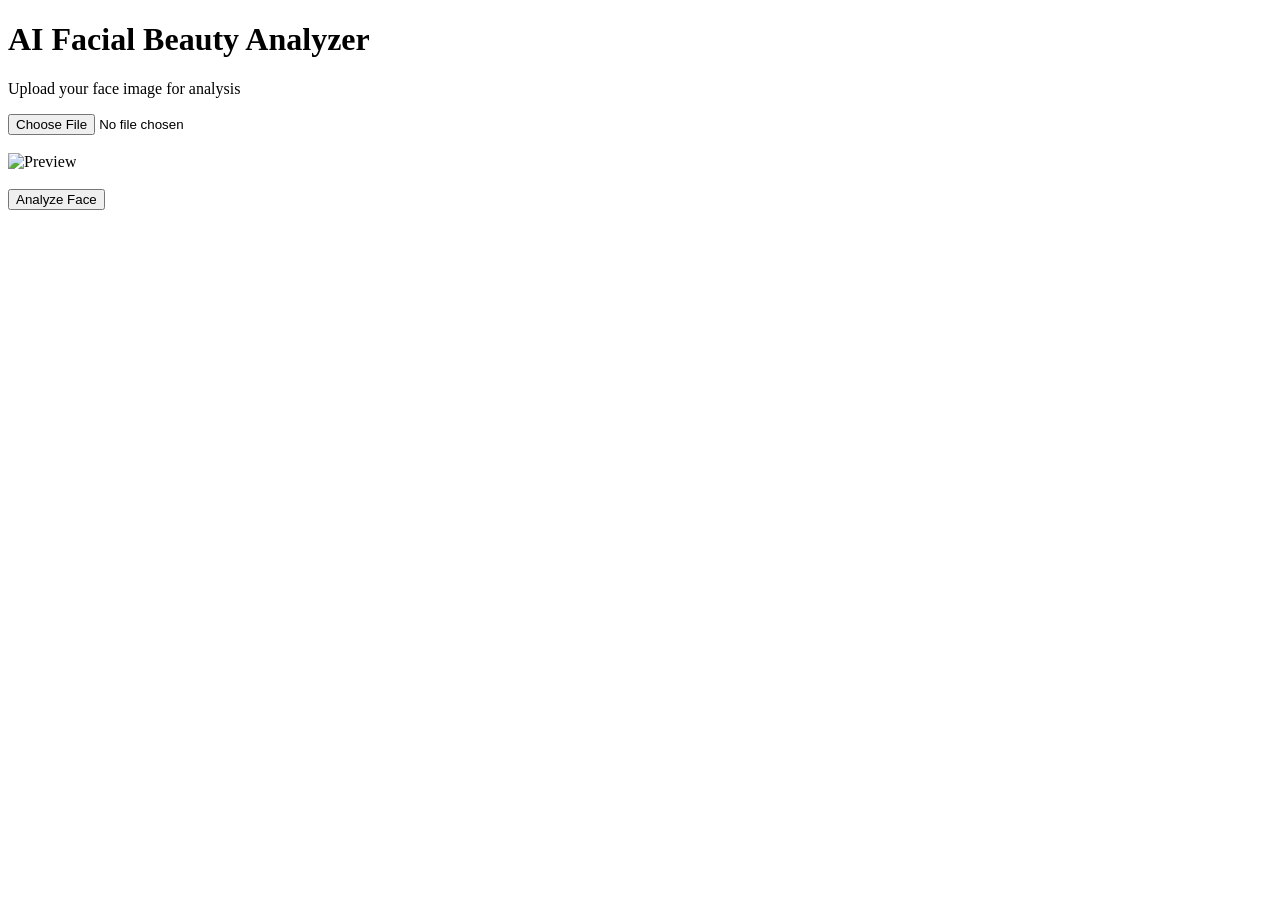
==== frontend/home.html @ 5bd3a6e5 "Improve project documentation" ====
<!DOCTYPE html>
<html lang="en">

<head>

    <meta charset="UTF-8">

    <title>AI Facial Beauty Analyzer</title>

    <link rel="stylesheet" href="css/home.css">

</head>

<body>

    <div class="container">

        <h1>AI Facial Beauty Analyzer</h1>

        <p>Upload your face image for analysis</p>

        <input
            type="file"
            id="imageInput"
            accept="image/*">

        <br><br>

        <img
            id="previewImage"
            src=""
            alt="Preview">

        <br><br>

        <button onclick="analyzeFace()">
            Analyze Face
        </button>

    </div>

    <script src="js/home.js"></script>

</body>

</html>
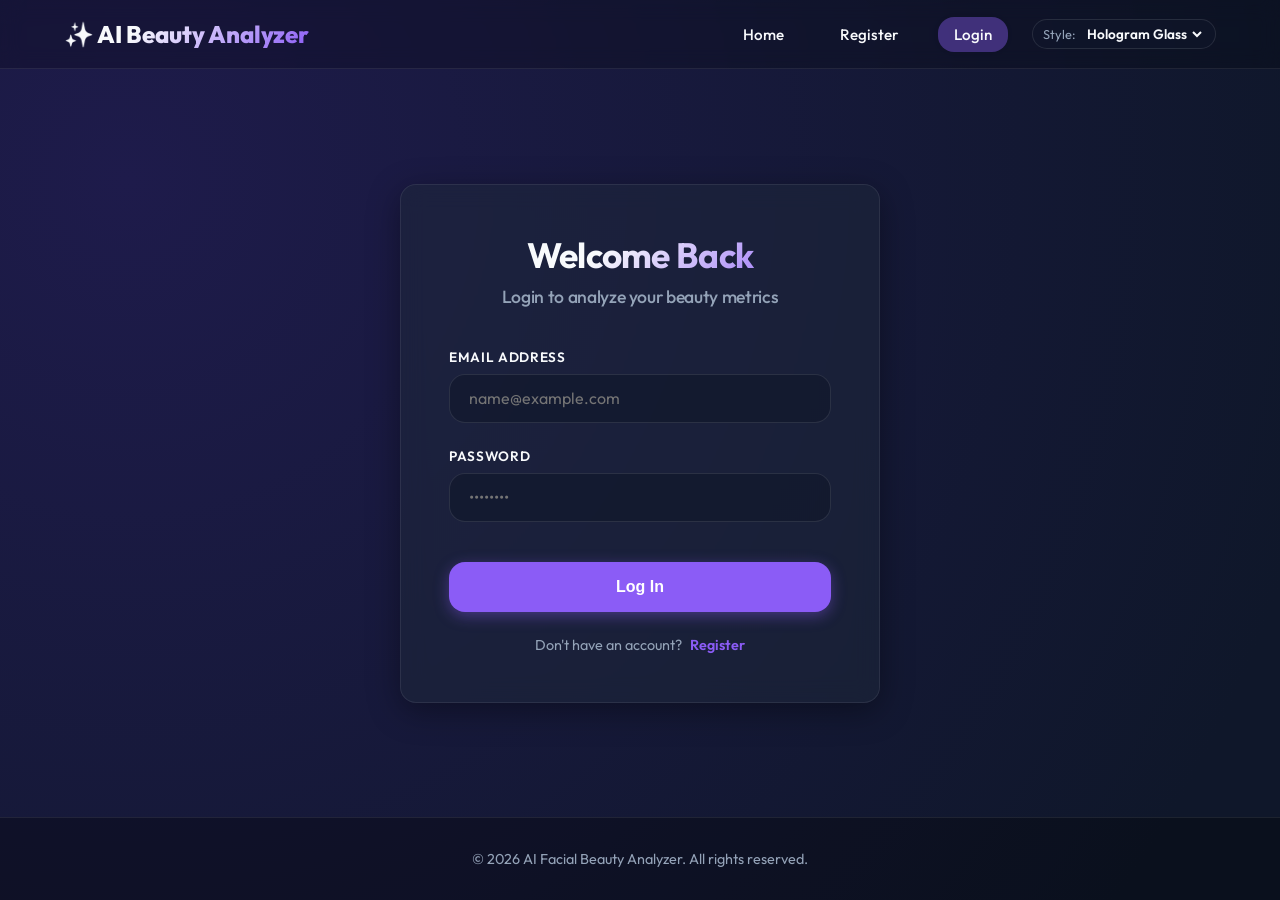
==== commit f797124a: "Enhance Facial Beauty Analyzer: ML model integration, dynamic UI themes, interactive result slider, " ====
--- a/frontend/home.html
+++ b/frontend/home.html
@@ -2,45 +2,78 @@
 <html lang="en">
 
 <head>
-
     <meta charset="UTF-8">
-
-    <title>AI Facial Beauty Analyzer</title>
-
-    <link rel="stylesheet" href="css/home.css">
-
+    <meta name="viewport" content="width=device-width, initial-scale=1.0">
+    <title>Analyze Face - AI Facial Beauty Analyzer</title>
+    <link rel="stylesheet" href="CSS/style.css">
+    <script src="JS/theme.js"></script>
 </head>
 
 <body>
 
-    <div class="container">
+    <!-- Navigation -->
+    <nav>
+        <div class="logo">
+            ✨ AI Beauty Analyzer
+        </div>
+        <ul>
+            <li><a href="index.html">Home</a></li>
+            <li><a href="home.html" class="active">Analyze</a></li>
+            <li><a href="#" onclick="logoutUser()">Logout</a></li>
+            <li>
+                <div class="theme-switch-container">
+                    <span>Style:</span>
+                    <select id="themeSelector" class="theme-dropdown">
+                        <option value="theme-glass">Hologram Glass</option>
+                        <option value="theme-cyberpunk">Cyberpunk Glow</option>
+                        <option value="theme-orchid">Luxury Orchid</option>
+                        <option value="theme-emerald">Emerald Serene</option>
+                    </select>
+                </div>
+            </li>
+        </ul>
+    </nav>
 
-        <h1>AI Facial Beauty Analyzer</h1>
+    <!-- Upload Dashboard -->
+    <div class="dashboard-container">
+        <h1>Facial Analysis</h1>
+        <p class="subtitle">Upload a clear front-facing portrait to analyze proportions and get recommendations</p>
 
-        <p>Upload your face image for analysis</p>
+        <!-- Drag and Drop Upload Zone -->
+        <div class="upload-zone" id="uploadZone" onclick="triggerFileInput()">
+            <div class="upload-icon">📤</div>
+            <h3>Drag &amp; Drop your photo here</h3>
+            <p>Supports JPEG, PNG up to 10MB</p>
+            <span class="btn btn-secondary">Browse File</span>
+            <input type="file" id="imageInput" class="file-input" accept="image/*">
+        </div>
 
-        <input
-            type="file"
-            id="imageInput"
-            accept="image/*">
-
-        <br><br>
-
-        <img
-            id="previewImage"
-            src=""
-            alt="Preview">
-
-        <br><br>
-
-        <button onclick="analyzeFace()">
-            Analyze Face
-        </button>
-
+        <!-- Image Preview Container -->
+        <div class="preview-container" id="previewContainer">
+            <button class="remove-preview-btn" onclick="removePreview(event)">✕</button>
+            <img id="previewImage" class="preview-image" src="" alt="Face Preview">
+            <br><br>
+            <button onclick="analyzeFace()" class="btn btn-primary" style="width: 100%; max-width: 320px; font-size: 1.1rem; padding: 1rem;">
+                Begin Face Analysis ✨
+            </button>
+        </div>
     </div>
 
-    <script src="js/home.js"></script>
+    <!-- Loading Overlay Spinner -->
+    <div class="loading-overlay" id="loadingOverlay">
+        <div class="loading-content">
+            <div class="spinner"></div>
+            <h2>Running AI Analysis...</h2>
+            <p>Detecting facial landmarks, checking symmetry, and generating reports.</p>
+        </div>
+    </div>
 
+    <!-- Footer -->
+    <footer>
+        <p>© 2026 AI Facial Beauty Analyzer. All rights reserved.</p>
+    </footer>
+
+    <script src="JS/home.js?v=1.1"></script>
 </body>
 
 </html>
--- a/frontend/CSS/style.css
+++ b/frontend/CSS/style.css
@@ -0,0 +1,1073 @@
+/* ==========================================================================
+   AI FACIAL BEAUTY ANALYZER - UNIFIED CSS DESIGN SYSTEM
+   ========================================================================== */
+
+@import url('https://fonts.googleapis.com/css2?family=Outfit:wght@300;400;500;600;700;800&family=Playfair+Display:ital,wght@0,400;0,600;1,400&family=Space+Grotesk:wght@400;500;600;700&display=swap');
+
+/* ==========================================================================
+   THEME STYLES (CSS Variables)
+   ========================================================================== */
+
+/* 1. GLASSMORPHISM HOLOGRAM (Default) */
+.theme-glass {
+    --bg-gradient: radial-gradient(circle at 10% 20%, #1e1b4b 0%, #0f172a 90%);
+    --bg-color: #0f172a;
+    --text-color: #f8fafc;
+    --text-muted: #94a3b8;
+    
+    --primary: #8b5cf6;
+    --primary-hover: #7c3aed;
+    --primary-glow: rgba(139, 92, 246, 0.4);
+    --accent: #ec4899;
+    --accent-glow: rgba(236, 72, 153, 0.4);
+    
+    --card-bg: rgba(30, 41, 59, 0.5);
+    --card-border: 1px solid rgba(255, 255, 255, 0.08);
+    --card-blur: blur(12px);
+    --card-shadow: 0 8px 32px 0 rgba(0, 0, 0, 0.37);
+    
+    --input-bg: rgba(15, 23, 42, 0.6);
+    --input-border: 1px solid rgba(255, 255, 255, 0.1);
+    
+    --font-heading: 'Outfit', sans-serif;
+    --font-body: 'Outfit', sans-serif;
+    --border-radius: 16px;
+    --glow-effect: drop-shadow(0 0 8px var(--primary));
+}
+
+/* 2. NEO-GLOW CYBERPUNK */
+.theme-cyberpunk {
+    --bg-gradient: linear-gradient(135deg, #050505 0%, #0c0a0f 100%);
+    --bg-color: #050505;
+    --text-color: #00ffcc;
+    --text-muted: #8b9bb4;
+    
+    --primary: #ff007f;
+    --primary-hover: #e60072;
+    --primary-glow: rgba(255, 0, 127, 0.5);
+    --accent: #00f0ff;
+    --accent-glow: rgba(0, 240, 255, 0.5);
+    
+    --card-bg: rgba(10, 10, 12, 0.95);
+    --card-border: 2px solid #00f0ff;
+    --card-blur: none;
+    --card-shadow: 0 0 15px rgba(0, 240, 255, 0.2);
+    
+    --input-bg: #111115;
+    --input-border: 1px solid #ff007f;
+    
+    --font-heading: 'Space Grotesk', sans-serif;
+    --font-body: 'Space Grotesk', sans-serif;
+    --border-radius: 4px;
+    --glow-effect: drop-shadow(0 0 12px var(--accent));
+}
+
+/* 3. MINIMALIST LUXURY ORCHID */
+.theme-orchid {
+    --bg-gradient: radial-gradient(circle at 50% 50%, #faf8f6 0%, #eae5e0 100%);
+    --bg-color: #faf8f6;
+    --text-color: #2e1065;
+    --text-muted: #6b21a8;
+    
+    --primary: #4c1d95;
+    --primary-hover: #3b0764;
+    --primary-glow: rgba(76, 29, 149, 0.2);
+    --accent: #d97706;
+    --accent-glow: rgba(217, 119, 6, 0.2);
+    
+    --card-bg: rgba(255, 255, 255, 0.85);
+    --card-border: 1px solid rgba(76, 29, 149, 0.15);
+    --card-blur: blur(4px);
+    --card-shadow: 0 10px 40px rgba(76, 29, 149, 0.06);
+    
+    --input-bg: #ffffff;
+    --input-border: 1px solid rgba(76, 29, 149, 0.2);
+    
+    --font-heading: 'Playfair Display', serif;
+    --font-body: 'Outfit', sans-serif;
+    --border-radius: 24px;
+    --glow-effect: none;
+}
+
+/* 4. EMERALD SERENE (Skincare / Biophilic) */
+.theme-emerald {
+    --bg-gradient: linear-gradient(135deg, #02120b 0%, #062417 100%);
+    --bg-color: #02120b;
+    --text-color: #ecfdf5;
+    --text-muted: #6ee7b7;
+    
+    --primary: #10b981;
+    --primary-hover: #059669;
+    --primary-glow: rgba(16, 185, 129, 0.3);
+    --accent: #fbbf24;
+    --accent-glow: rgba(251, 191, 36, 0.3);
+    
+    --card-bg: rgba(6, 29, 19, 0.8);
+    --card-border: 1px solid rgba(16, 185, 129, 0.2);
+    --card-blur: blur(8px);
+    --card-shadow: 0 12px 30px rgba(0, 0, 0, 0.5);
+    
+    --input-bg: rgba(2, 18, 11, 0.9);
+    --input-border: 1px solid rgba(16, 185, 129, 0.3);
+    
+    --font-heading: 'Outfit', sans-serif;
+    --font-body: 'Outfit', sans-serif;
+    --border-radius: 12px;
+    --glow-effect: drop-shadow(0 0 6px var(--primary));
+}
+
+/* ==========================================================================
+   BASE & RESET
+   ========================================================================== */
+
+* {
+    margin: 0;
+    padding: 0;
+    box-sizing: border-box;
+    transition: background-color 0.4s ease, color 0.4s ease, border-color 0.4s ease, box-shadow 0.4s ease, border-radius 0.4s ease;
+}
+
+body {
+    background: var(--bg-gradient);
+    background-color: var(--bg-color);
+    color: var(--text-color);
+    font-family: var(--font-body);
+    min-height: 100vh;
+    display: flex;
+    flex-direction: column;
+    overflow-x: hidden;
+}
+
+h1, h2, h3, h4, h5, h6 {
+    font-family: var(--font-heading);
+    letter-spacing: -0.02em;
+    font-weight: 700;
+}
+
+a {
+    color: inherit;
+    text-decoration: none;
+}
+
+/* ==========================================================================
+   NAVIGATION
+   ========================================================================== */
+
+nav {
+    display: flex;
+    justify-content: space-between;
+    align-items: center;
+    padding: 1.2rem 5%;
+    background: rgba(0, 0, 0, 0.2);
+    backdrop-filter: blur(10px);
+    border-bottom: var(--card-border);
+    position: sticky;
+    top: 0;
+    z-index: 100;
+}
+
+.logo {
+    font-size: 1.5rem;
+    font-weight: 800;
+    background: linear-gradient(135deg, var(--text-color) 30%, var(--primary) 100%);
+    -webkit-background-clip: text;
+    -webkit-text-fill-color: transparent;
+    display: flex;
+    align-items: center;
+    gap: 8px;
+}
+
+nav ul {
+    display: flex;
+    align-items: center;
+    list-style: none;
+    gap: 1.5rem;
+}
+
+nav ul li a {
+    font-size: 0.95rem;
+    font-weight: 500;
+    padding: 0.5rem 1rem;
+    border-radius: var(--border-radius);
+    transition: 0.3s;
+}
+
+nav ul li a:hover, nav ul li a.active {
+    background: var(--primary-glow);
+    color: var(--text-color);
+    box-shadow: 0 0 10px rgba(0,0,0,0.1);
+}
+
+.theme-switch-container {
+    display: flex;
+    align-items: center;
+    gap: 8px;
+    background: var(--input-bg);
+    border: var(--input-border);
+    border-radius: var(--border-radius);
+    padding: 4px 10px;
+}
+
+.theme-switch-container span {
+    font-size: 0.8rem;
+    color: var(--text-muted);
+}
+
+.theme-dropdown {
+    background: transparent;
+    color: var(--text-color);
+    border: none;
+    outline: none;
+    font-family: var(--font-body);
+    font-weight: 600;
+    font-size: 0.85rem;
+    cursor: pointer;
+}
+
+.theme-dropdown option {
+    background-color: var(--bg-color);
+    color: var(--text-color);
+}
+
+/* ==========================================================================
+   HERO / LANDING PAGE
+   ========================================================================== */
+
+.hero {
+    flex: 1;
+    display: flex;
+    flex-direction: column;
+    justify-content: center;
+    align-items: center;
+    text-align: center;
+    padding: 4rem 2rem;
+    max-width: 1200px;
+    margin: 0 auto;
+    animation: fadeIn 0.8s ease-out;
+}
+
+.hero-content {
+    max-width: 800px;
+}
+
+.hero h1 {
+    font-size: 4rem;
+    line-height: 1.1;
+    margin-bottom: 1.5rem;
+    background: linear-gradient(135deg, var(--text-color) 40%, var(--primary) 70%, var(--accent) 100%);
+    -webkit-background-clip: text;
+    -webkit-text-fill-color: transparent;
+    filter: var(--glow-effect);
+}
+
+.hero p {
+    font-size: 1.25rem;
+    color: var(--text-muted);
+    line-height: 1.6;
+    margin-bottom: 2.5rem;
+}
+
+.buttons {
+    display: flex;
+    justify-content: center;
+    gap: 1rem;
+    flex-wrap: wrap;
+}
+
+.btn {
+    display: inline-flex;
+    align-items: center;
+    justify-content: center;
+    padding: 0.8rem 2.2rem;
+    font-size: 1rem;
+    font-weight: 600;
+    border-radius: var(--border-radius);
+    cursor: pointer;
+    border: none;
+    transition: 0.3s cubic-bezier(0.175, 0.885, 0.32, 1.275);
+    box-shadow: 0 4px 12px rgba(0,0,0,0.1);
+}
+
+.btn-primary {
+    background: var(--primary);
+    color: white;
+}
+
+.btn-primary:hover {
+    background: var(--primary-hover);
+    transform: translateY(-3px);
+    box-shadow: 0 8px 20px var(--primary-glow);
+}
+
+.btn-secondary {
+    background: var(--card-bg);
+    color: var(--text-color);
+    border: var(--card-border);
+    backdrop-filter: var(--card-blur);
+}
+
+.btn-secondary:hover {
+    background: rgba(255, 255, 255, 0.1);
+    transform: translateY(-3px);
+}
+
+/* ==========================================================================
+   FEATURES SECTION
+   ========================================================================== */
+
+.features {
+    padding: 5rem 5%;
+    max-width: 1200px;
+    margin: 0 auto;
+}
+
+.features h2 {
+    text-align: center;
+    font-size: 2.5rem;
+    margin-bottom: 3rem;
+    color: var(--text-color);
+}
+
+.cards-grid {
+    display: grid;
+    grid-template-columns: repeat(auto-fit, minmax(250px, 1fr));
+    gap: 2rem;
+}
+
+.custom-card {
+    background: var(--card-bg);
+    border: var(--card-border);
+    backdrop-filter: var(--card-blur);
+    border-radius: var(--border-radius);
+    padding: 2.2rem;
+    box-shadow: var(--card-shadow);
+    display: flex;
+    flex-direction: column;
+    align-items: flex-start;
+    transition: 0.3s ease;
+    position: relative;
+    overflow: hidden;
+}
+
+.custom-card::before {
+    content: '';
+    position: absolute;
+    top: 0;
+    left: 0;
+    width: 100%;
+    height: 4px;
+    background: linear-gradient(90deg, var(--primary), var(--accent));
+    opacity: 0;
+    transition: 0.3s;
+}
+
+.custom-card:hover {
+    transform: translateY(-8px);
+    box-shadow: 0 15px 30px rgba(0,0,0,0.2);
+}
+
+.custom-card:hover::before {
+    opacity: 1;
+}
+
+.card-icon {
+    font-size: 2.5rem;
+    margin-bottom: 1.5rem;
+    filter: var(--glow-effect);
+}
+
+.custom-card h3 {
+    font-size: 1.3rem;
+    margin-bottom: 0.8rem;
+    color: var(--text-color);
+}
+
+.custom-card p {
+    font-size: 0.95rem;
+    color: var(--text-muted);
+    line-height: 1.6;
+}
+
+/* ==========================================================================
+   AUTH SCREENS (LOGIN & REGISTER)
+   ========================================================================== */
+
+.auth-container {
+    flex: 1;
+    display: flex;
+    justify-content: center;
+    align-items: center;
+    padding: 3rem 1.5rem;
+}
+
+.auth-card {
+    background: var(--card-bg);
+    border: var(--card-border);
+    backdrop-filter: var(--card-blur);
+    border-radius: var(--border-radius);
+    padding: 3rem;
+    width: 100%;
+    max-width: 480px;
+    box-shadow: var(--card-shadow);
+    text-align: center;
+    animation: fadeIn 0.5s ease-out;
+}
+
+.auth-card h2 {
+    font-size: 2.2rem;
+    margin-bottom: 0.5rem;
+    background: linear-gradient(135deg, var(--text-color) 40%, var(--primary) 100%);
+    -webkit-background-clip: text;
+    -webkit-text-fill-color: transparent;
+}
+
+.auth-card h3 {
+    font-size: 1.1rem;
+    font-weight: 500;
+    color: var(--text-muted);
+    margin-bottom: 2.5rem;
+}
+
+.form-group {
+    margin-bottom: 1.5rem;
+    text-align: left;
+}
+
+.form-group label {
+    display: block;
+    font-size: 0.85rem;
+    font-weight: 600;
+    color: var(--text-color);
+    margin-bottom: 0.5rem;
+    text-transform: uppercase;
+    letter-spacing: 0.05em;
+}
+
+.form-input {
+    width: 100%;
+    padding: 0.85rem 1.2rem;
+    background: var(--input-bg);
+    border: var(--input-border);
+    border-radius: var(--border-radius);
+    color: var(--text-color);
+    font-family: var(--font-body);
+    font-size: 1rem;
+    outline: none;
+    transition: 0.3s;
+}
+
+.form-input:focus {
+    border-color: var(--primary);
+    box-shadow: 0 0 0 3px var(--primary-glow);
+}
+
+.auth-button {
+    width: 100%;
+    padding: 1rem;
+    font-size: 1rem;
+    font-weight: 700;
+    color: white;
+    background: var(--primary);
+    border: none;
+    border-radius: var(--border-radius);
+    cursor: pointer;
+    margin-top: 1rem;
+    margin-bottom: 1.5rem;
+    box-shadow: 0 4px 15px var(--primary-glow);
+    transition: 0.3s;
+}
+
+.auth-button:hover {
+    background: var(--primary-hover);
+    transform: translateY(-2px);
+}
+
+.auth-footer {
+    font-size: 0.9rem;
+    color: var(--text-muted);
+}
+
+.auth-footer a {
+    color: var(--primary);
+    font-weight: 600;
+    margin-left: 5px;
+}
+
+.auth-footer a:hover {
+    text-decoration: underline;
+}
+
+/* ==========================================================================
+   ANALYSIS / DASHBOARD PAGE (HOME.HTML)
+   ========================================================================== */
+
+.dashboard-container {
+    max-width: 1000px;
+    width: 90%;
+    margin: 4rem auto;
+    text-align: center;
+    flex: 1;
+    animation: fadeIn 0.6s ease;
+}
+
+.dashboard-container h1 {
+    font-size: 3rem;
+    margin-bottom: 0.5rem;
+    background: linear-gradient(135deg, var(--text-color) 40%, var(--primary) 100%);
+    -webkit-background-clip: text;
+    -webkit-text-fill-color: transparent;
+}
+
+.dashboard-container p.subtitle {
+    color: var(--text-muted);
+    font-size: 1.1rem;
+    margin-bottom: 3rem;
+}
+
+/* Drag & Drop Upload Zone */
+.upload-zone {
+    background: var(--card-bg);
+    border: 2px dashed rgba(255, 255, 255, 0.25);
+    backdrop-filter: var(--card-blur);
+    border-radius: var(--border-radius);
+    padding: 4rem 2rem;
+    cursor: pointer;
+    box-shadow: var(--card-shadow);
+    transition: 0.3s;
+    position: relative;
+    max-width: 600px;
+    margin: 0 auto;
+}
+
+.upload-zone:hover, .upload-zone.dragover {
+    border-color: var(--primary);
+    background: rgba(139, 92, 246, 0.05);
+}
+
+.upload-icon {
+    font-size: 3.5rem;
+    color: var(--primary);
+    margin-bottom: 1.5rem;
+    filter: var(--glow-effect);
+    animation: bounce 2s infinite;
+}
+
+.upload-zone h3 {
+    font-size: 1.3rem;
+    margin-bottom: 0.5rem;
+}
+
+.upload-zone p {
+    color: var(--text-muted);
+    font-size: 0.9rem;
+    margin-bottom: 1.5rem;
+}
+
+.file-input {
+    display: none;
+}
+
+.preview-container {
+    margin-top: 2rem;
+    display: none;
+    position: relative;
+    max-width: 320px;
+    margin-left: auto;
+    margin-right: auto;
+}
+
+.preview-image {
+    width: 100%;
+    height: 320px;
+    object-fit: cover;
+    border-radius: var(--border-radius);
+    border: var(--card-border);
+    box-shadow: 0 10px 25px rgba(0,0,0,0.3);
+}
+
+.remove-preview-btn {
+    position: absolute;
+    top: -10px;
+    right: -10px;
+    background: var(--accent);
+    color: white;
+    border: none;
+    width: 30px;
+    height: 30px;
+    border-radius: 50%;
+    display: flex;
+    justify-content: center;
+    align-items: center;
+    font-weight: bold;
+    cursor: pointer;
+    box-shadow: 0 4px 10px var(--accent-glow);
+}
+
+.remove-preview-btn:hover {
+    transform: scale(1.1);
+}
+
+/* Loading Spinner Screen */
+.loading-overlay {
+    position: fixed;
+    top: 0;
+    left: 0;
+    width: 100%;
+    height: 100%;
+    background: rgba(15, 23, 42, 0.9);
+    backdrop-filter: blur(8px);
+    display: none;
+    justify-content: center;
+    align-items: center;
+    z-index: 999;
+}
+
+.loading-content {
+    text-align: center;
+    color: white;
+}
+
+.spinner {
+    width: 80px;
+    height: 80px;
+    border: 5px solid rgba(255,255,255,0.1);
+    border-top: 5px solid var(--primary);
+    border-radius: 50%;
+    margin: 0 auto 2rem;
+    animation: spin 1s linear infinite;
+    box-shadow: 0 0 15px var(--primary-glow);
+}
+
+.loading-content h2 {
+    font-size: 1.8rem;
+    margin-bottom: 0.5rem;
+}
+
+.loading-content p {
+    color: var(--text-muted);
+}
+
+/* ==========================================================================
+   RESULTS DASHBOARD PAGE (RESULT.HTML)
+   ========================================================================== */
+
+.results-page {
+    max-width: 1200px;
+    width: 90%;
+    margin: 3rem auto;
+    flex: 1;
+    animation: fadeIn 0.6s ease;
+}
+
+.results-header {
+    text-align: center;
+    margin-bottom: 3rem;
+}
+
+.results-header h1 {
+    font-size: 3rem;
+    background: linear-gradient(135deg, var(--text-color) 40%, var(--primary) 100%);
+    -webkit-background-clip: text;
+    -webkit-text-fill-color: transparent;
+    margin-bottom: 0.5rem;
+}
+
+.results-header p {
+    color: var(--text-muted);
+    font-size: 1.1rem;
+}
+
+/* Dashboard Grid Layout */
+.results-grid {
+    display: grid;
+    grid-template-columns: 1fr 1fr;
+    gap: 2.5rem;
+    align-items: start;
+    margin-bottom: 3rem;
+}
+
+@media(max-width: 968px) {
+    .results-grid {
+        grid-template-columns: 1fr;
+    }
+}
+
+/* Left Column: Image Comparison */
+.comparison-card {
+    background: var(--card-bg);
+    border: var(--card-border);
+    backdrop-filter: var(--card-blur);
+    border-radius: var(--border-radius);
+    padding: 2rem;
+    box-shadow: var(--card-shadow);
+    text-align: center;
+}
+
+.comparison-card h2 {
+    font-size: 1.4rem;
+    margin-bottom: 1.5rem;
+    text-align: left;
+}
+
+.image-slider-container {
+    position: relative;
+    width: 100%;
+    max-width: 450px;
+    height: 480px;
+    margin: 0 auto;
+    overflow: hidden;
+    border-radius: var(--border-radius);
+    box-shadow: 0 10px 30px rgba(0,0,0,0.3);
+}
+
+.slider-img {
+    position: absolute;
+    top: 0;
+    left: 0;
+    width: 100%;
+    height: 100%;
+    object-fit: cover;
+    pointer-events: none;
+}
+
+.img-after {
+    clip-path: polygon(0 0, 50% 0, 50% 100%, 0 100%);
+    z-index: 2;
+}
+
+.slider-handle {
+    position: absolute;
+    top: 0;
+    bottom: 0;
+    left: 50%;
+    width: 4px;
+    background: var(--primary);
+    cursor: ew-resize;
+    z-index: 3;
+    box-shadow: 0 0 10px var(--primary-glow);
+}
+
+.slider-button {
+    position: absolute;
+    top: 50%;
+    left: 50%;
+    transform: translate(-50%, -50%);
+    width: 40px;
+    height: 40px;
+    background: var(--primary);
+    color: white;
+    border-radius: 50%;
+    display: flex;
+    justify-content: center;
+    align-items: center;
+    font-weight: bold;
+    font-size: 1.2rem;
+    border: 2px solid white;
+    pointer-events: none;
+    box-shadow: 0 0 10px rgba(0,0,0,0.5);
+}
+
+/* Image label tags */
+.img-label {
+    position: absolute;
+    bottom: 15px;
+    padding: 4px 10px;
+    background: rgba(0,0,0,0.6);
+    color: white;
+    border-radius: 4px;
+    font-size: 0.8rem;
+    z-index: 4;
+}
+
+.img-label.label-left {
+    left: 15px;
+}
+
+.img-label.label-right {
+    right: 15px;
+}
+
+/* Right Column: Score and Basic Info */
+.info-column {
+    display: flex;
+    flex-direction: column;
+    gap: 2rem;
+}
+
+/* Beauty Score Ring */
+.score-card {
+    background: var(--card-bg);
+    border: var(--card-border);
+    backdrop-filter: var(--card-blur);
+    border-radius: var(--border-radius);
+    padding: 2.5rem 2rem;
+    box-shadow: var(--card-shadow);
+    display: flex;
+    align-items: center;
+    justify-content: space-around;
+    flex-wrap: wrap;
+    gap: 1.5rem;
+}
+
+.radial-progress {
+    position: relative;
+    width: 140px;
+    height: 140px;
+}
+
+.radial-progress svg {
+    width: 100%;
+    height: 100%;
+    transform: rotate(-90deg);
+}
+
+.radial-progress circle {
+    width: 100%;
+    height: 100%;
+    fill: none;
+    stroke-width: 10;
+    stroke-linecap: round;
+}
+
+.radial-progress circle.bg {
+    stroke: rgba(255, 255, 255, 0.08);
+}
+
+.radial-progress circle.progress {
+    stroke: var(--primary);
+    stroke-dasharray: 408;
+    stroke-dashoffset: 408;
+    animation: fillProgress 1.5s ease-out forwards;
+    filter: var(--glow-effect);
+}
+
+.score-text {
+    position: absolute;
+    top: 50%;
+    left: 50%;
+    transform: translate(-50%, -50%);
+    font-size: 2.2rem;
+    font-weight: 800;
+    z-index: 10;
+    color: var(--text-color);
+    pointer-events: none;
+}
+
+.score-details h2 {
+    font-size: 1.6rem;
+    margin-bottom: 0.5rem;
+}
+
+.score-details p {
+    color: var(--text-muted);
+    font-size: 0.95rem;
+}
+
+/* Basic Info Grid */
+.basic-info-grid {
+    display: grid;
+    grid-template-columns: repeat(auto-fit, minmax(130px, 1fr));
+    gap: 1rem;
+}
+
+.info-badge {
+    background: var(--card-bg);
+    border: var(--card-border);
+    backdrop-filter: var(--card-blur);
+    border-radius: var(--border-radius);
+    padding: 1.2rem;
+    text-align: center;
+    box-shadow: var(--card-shadow);
+}
+
+.info-badge span.label {
+    display: block;
+    font-size: 0.75rem;
+    text-transform: uppercase;
+    color: var(--text-muted);
+    margin-bottom: 0.4rem;
+    letter-spacing: 0.05em;
+}
+
+.info-badge span.value {
+    font-size: 1.1rem;
+    font-weight: 700;
+}
+
+/* Section Container */
+.results-section {
+    background: var(--card-bg);
+    border: var(--card-border);
+    backdrop-filter: var(--card-blur);
+    border-radius: var(--border-radius);
+    padding: 2.5rem;
+    box-shadow: var(--card-shadow);
+    margin-bottom: 2.5rem;
+}
+
+.results-section h2 {
+    font-size: 1.6rem;
+    margin-bottom: 1.8rem;
+    border-bottom: 1px solid rgba(255, 255, 255, 0.1);
+    padding-bottom: 0.8rem;
+}
+
+/* Table Style for Feature Analysis */
+.features-table {
+    width: 100%;
+    border-collapse: collapse;
+    margin-top: 1rem;
+}
+
+.features-table th, .features-table td {
+    padding: 1rem 1.2rem;
+    text-align: left;
+    border-bottom: 1px solid rgba(255, 255, 255, 0.05);
+}
+
+.features-table th {
+    font-size: 0.85rem;
+    text-transform: uppercase;
+    color: var(--text-muted);
+    font-weight: 600;
+}
+
+.features-table td {
+    font-size: 0.95rem;
+}
+
+.features-table tr:last-child td {
+    border-bottom: none;
+}
+
+.features-table td.feature-title {
+    font-weight: 600;
+    display: flex;
+    align-items: center;
+    gap: 8px;
+}
+
+/* Recommendation cards grid */
+.rec-grid {
+    display: grid;
+    grid-template-columns: repeat(auto-fit, minmax(280px, 1fr));
+    gap: 1.5rem;
+}
+
+.rec-card {
+    background: rgba(255, 255, 255, 0.03);
+    border: 1px solid rgba(255, 255, 255, 0.05);
+    border-radius: var(--border-radius);
+    padding: 1.5rem;
+    position: relative;
+    display: flex;
+    gap: 12px;
+}
+
+.rec-card-icon {
+    font-size: 1.6rem;
+    color: var(--primary);
+    filter: var(--glow-effect);
+}
+
+.rec-card-content h3 {
+    font-size: 1.05rem;
+    margin-bottom: 0.4rem;
+}
+
+.rec-card-content p {
+    font-size: 0.9rem;
+    color: var(--text-muted);
+    line-height: 1.5;
+}
+
+/* Footer buttons on results page */
+.results-actions {
+    display: flex;
+    justify-content: center;
+    gap: 1.5rem;
+    margin-top: 2rem;
+    flex-wrap: wrap;
+}
+
+/* ==========================================================================
+   FOOTER
+   ========================================================================== */
+
+footer {
+    background: rgba(0, 0, 0, 0.3);
+    border-top: var(--card-border);
+    padding: 2rem;
+    text-align: center;
+    margin-top: auto;
+    font-size: 0.9rem;
+    color: var(--text-muted);
+}
+
+/* ==========================================================================
+   ANIMATIONS
+   ========================================================================== */
+
+@keyframes fadeIn {
+    from { opacity: 0; transform: translateY(15px); }
+    to { opacity: 1; transform: translateY(0); }
+}
+
+@keyframes spin {
+    0% { transform: rotate(0deg); }
+    100% { transform: rotate(360deg); }
+}
+
+@keyframes bounce {
+    0%, 20%, 50%, 80%, 100% { transform: translateY(0); }
+    40% { transform: translateY(-8px); }
+    60% { transform: translateY(-4px); }
+}
+
+@keyframes fillProgress {
+    to { stroke-dashoffset: var(--offset, 0); }
+}
+
+/* ==========================================================================
+   RESPONSIVE DESIGN
+   ========================================================================== */
+
+@media (max-width: 768px) {
+    nav {
+        flex-direction: column;
+        gap: 1rem;
+        padding: 1.2rem 1rem;
+    }
+    
+    nav ul {
+        width: 100%;
+        justify-content: center;
+        flex-wrap: wrap;
+        gap: 0.8rem;
+    }
+    
+    .hero h1 {
+        font-size: 2.6rem;
+    }
+    
+    .hero p {
+        font-size: 1rem;
+    }
+    
+    .auth-card {
+        padding: 2rem 1.5rem;
+    }
+    
+    .dashboard-container h1 {
+        font-size: 2.2rem;
+    }
+    
+    .results-section {
+        padding: 1.5rem;
+    }
+    
+    .features-table th, .features-table td {
+        padding: 0.8rem 0.5rem;
+        font-size: 0.85rem;
+    }
+}
